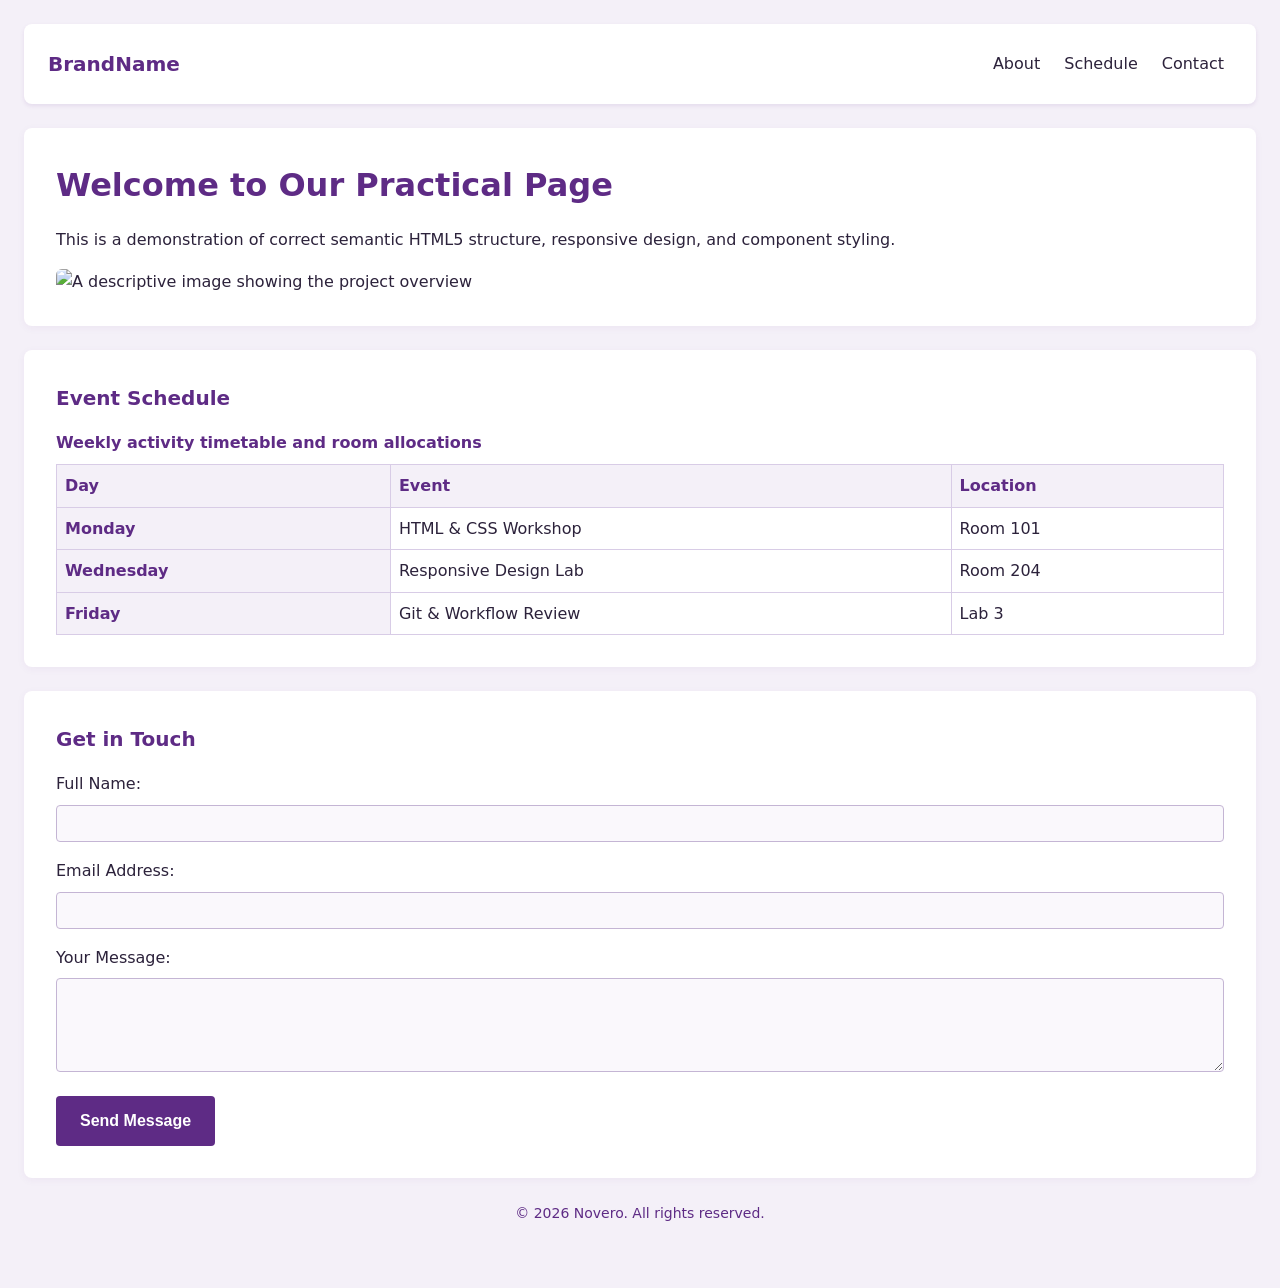
==== index.html @ fe8edbfc "Update content to portfolio theme" ====
<!DOCTYPE html>
<html lang="en">
<head>
    <meta charset="UTF-8">
    <meta name="viewport" content="width=device-width, initial-scale=1.0">
    <title>Midterm Practical - Novero</title>
    <link rel="stylesheet" href="css/style.css">
</head>
<body>

    <!-- Header & Navigation -->
    <header>
        <div class="logo">BrandName</div>
        <nav aria-label="Main Navigation">
            <ul>
                <li><a href="#about">About</a></li>
                <li><a href="#schedule">Schedule</a></li>
                <li><a href="#contact">Contact</a></li>
            </ul>
        </nav>
    </header>

    <!-- Main Content Area -->
    <main>
        <section id="about">
            <h1>Welcome to Our Practical Page</h1>
            <p>This is a demonstration of correct semantic HTML5 structure, responsive design, and component styling.</p>
            <img src="assets/sample.jpg" alt="A descriptive image showing the project overview">
        </section>

        <!-- Data Table Section -->
        <section id="schedule">
            <h2>Event Schedule</h2>
            <table>
                <caption>Weekly activity timetable and room allocations</caption>
                <thead>
                    <tr>
                        <th scope="col">Day</th>
                        <th scope="col">Event</th>
                        <th scope="col">Location</th>
                    </tr>
                </thead>
                <tbody>
                    <tr>
                        <th scope="row">Monday</th>
                        <td>HTML & CSS Workshop</td>
                        <td>Room 101</td>
                    </tr>
                    <tr>
                        <th scope="row">Wednesday</th>
                        <td>Responsive Design Lab</td>
                        <td>Room 204</td>
                    </tr>
                    <tr>
                        <th scope="row">Friday</th>
                        <td>Git & Workflow Review</td>
                        <td>Lab 3</td>
                    </tr>
                </tbody>
            </table>
        </section>

        <!-- Form Section -->
        <section id="contact">
            <h2>Get in Touch</h2>
            <form action="#" method="POST">
                <div>
                    <label for="name">Full Name:</label>
                    <input type="text" id="name" name="name" required>
                </div>
                <div>
                    <label for="email">Email Address:</label>
                    <input type="email" id="email" name="email" required>
                </div>
                <div>
                    <label for="message">Your Message:</label>
                    <textarea id="message" name="message" rows="4" required></textarea>
                </div>
                <button type="submit">Send Message</button>
            </form>
        </section>
    </main>

    <!-- Footer -->
    <footer>
        <p>&copy; 2026 Novero. All rights reserved.</p>
    </footer>

</body>
</html>
---- css/style.css ----
/* ==========================================
   TASK 3 & 4: Design System & Responsive Layout
   ========================================== */

/* 1. Design Tokens */
:root {
    --color-bg-light: #f4f0f8;
    --color-surface: #ffffff;
    --color-text: #2c223b;
    --color-primary: #5e2b85;
    --color-primary-hover: #431c60;
    --color-accent: #9b51e0;
    
    --space-xs: 0.5rem;
    --space-sm: 1rem;
    --space-md: 1.5rem;
    --space-lg: 2rem;
    --space-xl: 3rem;

    --font-size-sm: 0.875rem;
    --font-size-base: 1rem;
    --font-size-lg: 1.25rem;
    --font-size-xl: 2rem;
}

/* Base Styles & Mobile-First Foundation */
* {
    box-sizing: border-box;
    margin: 0;
    padding: 0;
}

body {
    font-family: system-ui, -apple-system, BlinkMacSystemFont, "Segoe UI", Roboto, sans-serif;
    background-color: var(--color-bg-light);
    color: var(--color-text);
    font-size: var(--font-size-base);
    line-height: 1.6;
    padding: var(--space-xs);
    overflow-x: hidden; /* Prevents horizontal scroll */
}

/* Typography */
h1, h2, h3 {
    color: var(--color-primary);
    margin-bottom: var(--space-sm);
}

h1 { font-size: 1.75rem; }
h2 { font-size: var(--font-size-lg); }

p {
    margin-bottom: var(--space-sm);
}

/* Header & Navigation (Flexbox Usage) */
header {
    background-color: var(--color-surface);
    padding: var(--space-sm);
    border-radius: 8px;
    box-shadow: 0 2px 4px rgba(94, 43, 133, 0.1);
    display: flex;
    flex-direction: column;
    gap: var(--space-sm);
    align-items: center;
    margin-bottom: var(--space-md);
}

.logo {
    font-weight: bold;
    color: var(--color-primary);
    font-size: var(--font-size-lg);
}

nav ul {
    list-style: none;
    display: flex;
    flex-wrap: wrap;
    justify-content: center;
    gap: var(--space-xs);
}

nav a {
    text-decoration: none;
    color: var(--color-text);
    font-weight: 500;
    padding: var(--space-xs);
    border-radius: 4px;
    transition: background-color 0.2s ease, color 0.2s ease;
}

/* Interactive States */
nav a:hover, 
nav a:focus,
button:hover,
button:focus,
input:focus,
textarea:focus {
    outline: 2px solid var(--color-accent);
    outline-offset: 2px;
}

nav a:hover {
    background-color: var(--color-bg-light);
    color: var(--color-primary);
}

/* Main Content Layout (CSS Grid Usage for larger viewports, stacked for 320px) */
main {
    width: 100%;
    max-width: 1440px;
    margin: 0 auto;
    display: flex;
    flex-direction: column;
    gap: var(--space-md);
}

section {
    background-color: var(--color-surface);
    padding: var(--space-md);
    border-radius: 8px;
    box-shadow: 0 2px 8px rgba(94, 43, 133, 0.05);
    width: 100%;
}

/* Images & Tables */
img {
    max-width: 100%;
    height: auto;
    border-radius: 6px;
    margin-top: var(--space-sm);
    display: block;
}

table {
    width: 100%;
    border-collapse: collapse;
    margin-top: var(--space-sm);
    font-size: var(--font-size-sm);
}

caption {
    font-weight: bold;
    margin-bottom: var(--space-xs);
    text-align: left;
    color: var(--color-primary);
}

th, td {
    padding: var(--space-xs);
    border: 1px solid #d8cce6;
    text-align: left;
}

th {
    background-color: var(--color-bg-light);
    color: var(--color-primary);
}

/* Form Styles */
form div {
    margin-bottom: var(--space-sm);
}

label {
    display: block;
    margin-bottom: var(--space-xs);
    font-weight: 500;
}

input[type="text"],
input[type="email"],
textarea {
    width: 100%;
    padding: var(--space-xs);
    border: 1px solid #c4b5d4;
    border-radius: 4px;
    font-family: inherit;
    font-size: inherit;
    background-color: #faf8fc;
}

button[type="submit"] {
    background-color: var(--color-primary);
    color: white;
    border: none;
    padding: var(--space-sm) var(--space-md);
    font-size: var(--font-size-base);
    font-weight: bold;
    border-radius: 4px;
    cursor: pointer;
    width: 100%;
    transition: background-color 0.2s ease;
}

button[type="submit"]:hover,
button[type="submit"]:focus {
    background-color: var(--color-primary-hover);
}

footer {
    text-align: center;
    padding: var(--space-md);
    color: var(--color-primary);
    font-size: var(--font-size-sm);
}

/* ==========================================
   RESPONSIVE MEDIA QUERIES (Task 4)
   ========================================== */

/* Tablet breakpoint (768px and up) */
@media (min-width: 768px) {
    body {
        padding: var(--space-md);
    }

    header {
        flex-direction: row;
        justify-content: space-between;
        padding: var(--space-md);
    }

    h1 {
        font-size: var(--font-size-xl);
    }

    section {
        padding: var(--space-lg);
    }

    table {
        font-size: var(--font-size-base);
    }

    button[type="submit"] {
        width: auto;
    }
}

/* Desktop breakpoint / CSS Grid layout (1440px and up) */
@media (min-width: 1440px) {
    main {
        display: grid;
        grid-template-columns: 2fr 1fr;
        gap: var(--space-lg);
    }

    /* Make the about section span full width or adjust grid areas */
    #about {
        grid-column: 1 / -1;
    }
}
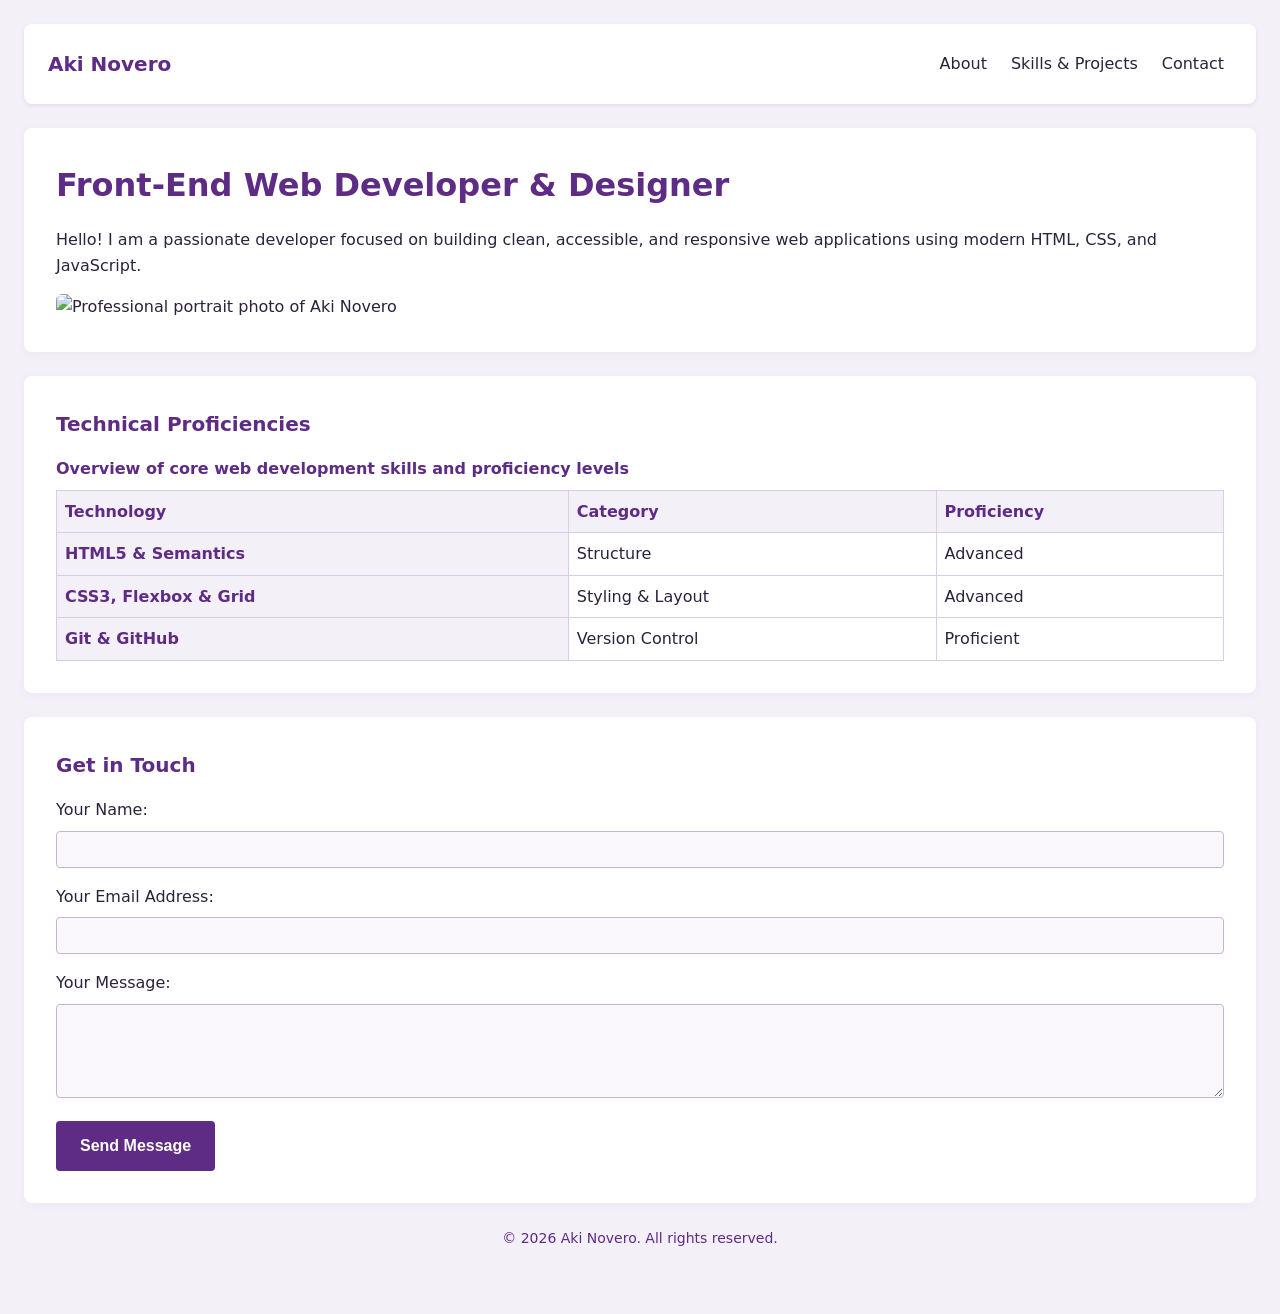
==== commit 8afd7a91: "Update portfolio to multi-page layout with multimedia arts content and intermediate proficiencies" ====
--- a/index.html
+++ b/index.html
@@ -3,18 +3,18 @@
 <head>
     <meta charset="UTF-8">
     <meta name="viewport" content="width=device-width, initial-scale=1.0">
-    <title>Midterm Practical - Novero</title>
+    <title>Aki Novero — Web Developer Portfolio</title>
     <link rel="stylesheet" href="css/style.css">
 </head>
 <body>
 
     <!-- Header & Navigation -->
     <header>
-        <div class="logo">BrandName</div>
+        <div class="logo">Aki Novero</div>
         <nav aria-label="Main Navigation">
             <ul>
                 <li><a href="#about">About</a></li>
-                <li><a href="#schedule">Schedule</a></li>
+                <li><a href="#skills">Skills & Projects</a></li>
                 <li><a href="#contact">Contact</a></li>
             </ul>
         </nav>
@@ -22,39 +22,40 @@
 
     <!-- Main Content Area -->
     <main>
+        <!-- About Section -->
         <section id="about">
-            <h1>Welcome to Our Practical Page</h1>
-            <p>This is a demonstration of correct semantic HTML5 structure, responsive design, and component styling.</p>
-            <img src="assets/sample.jpg" alt="A descriptive image showing the project overview">
+            <h1>Front-End Web Developer & Designer</h1>
+            <p>Hello! I am a passionate developer focused on building clean, accessible, and responsive web applications using modern HTML, CSS, and JavaScript.</p>
+            <img src="assets/profile.jpg" alt="Professional portrait photo of Aki Novero">
         </section>
 
-        <!-- Data Table Section -->
-        <section id="schedule">
-            <h2>Event Schedule</h2>
+        <!-- Data Table Section (Skills & Experience Matrix) -->
+        <section id="skills">
+            <h2>Technical Proficiencies</h2>
             <table>
-                <caption>Weekly activity timetable and room allocations</caption>
+                <caption>Overview of core web development skills and proficiency levels</caption>
                 <thead>
                     <tr>
-                        <th scope="col">Day</th>
-                        <th scope="col">Event</th>
-                        <th scope="col">Location</th>
+                        <th scope="col">Technology</th>
+                        <th scope="col">Category</th>
+                        <th scope="col">Proficiency</th>
                     </tr>
                 </thead>
                 <tbody>
                     <tr>
-                        <th scope="row">Monday</th>
-                        <td>HTML & CSS Workshop</td>
-                        <td>Room 101</td>
+                        <th scope="row">HTML5 & Semantics</th>
+                        <td>Structure</td>
+                        <td>Advanced</td>
                     </tr>
                     <tr>
-                        <th scope="row">Wednesday</th>
-                        <td>Responsive Design Lab</td>
-                        <td>Room 204</td>
+                        <th scope="row">CSS3, Flexbox & Grid</th>
+                        <td>Styling & Layout</td>
+                        <td>Advanced</td>
                     </tr>
                     <tr>
-                        <th scope="row">Friday</th>
-                        <td>Git & Workflow Review</td>
-                        <td>Lab 3</td>
+                        <th scope="row">Git & GitHub</th>
+                        <td>Version Control</td>
+                        <td>Proficient</td>
                     </tr>
                 </tbody>
             </table>
@@ -65,11 +66,11 @@
             <h2>Get in Touch</h2>
             <form action="#" method="POST">
                 <div>
-                    <label for="name">Full Name:</label>
+                    <label for="name">Your Name:</label>
                     <input type="text" id="name" name="name" required>
                 </div>
                 <div>
-                    <label for="email">Email Address:</label>
+                    <label for="email">Your Email Address:</label>
                     <input type="email" id="email" name="email" required>
                 </div>
                 <div>
@@ -83,7 +84,7 @@
 
     <!-- Footer -->
     <footer>
-        <p>&copy; 2026 Novero. All rights reserved.</p>
+        <p>&copy; 2026 Aki Novero. All rights reserved.</p>
     </footer>
 
 </body>
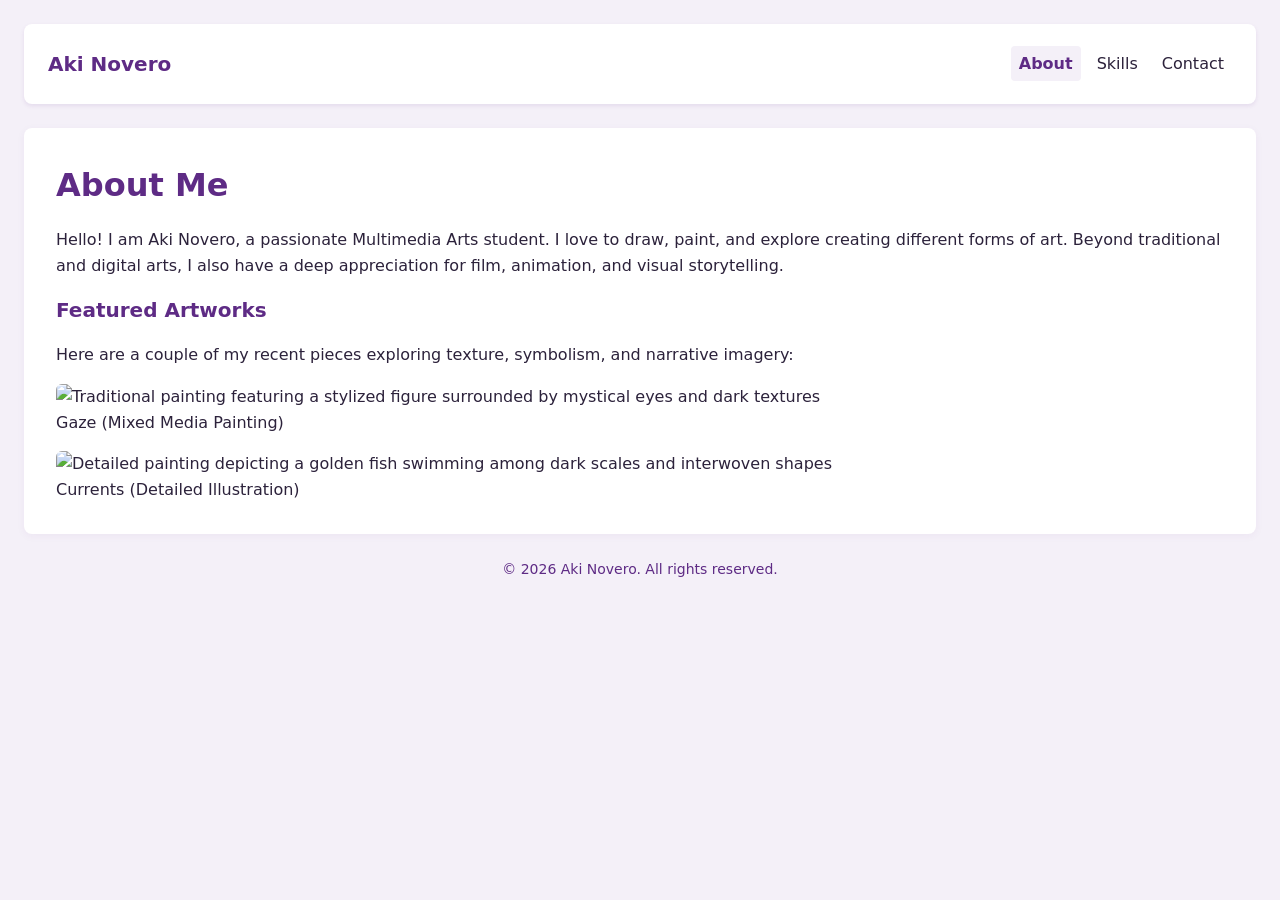
==== commit 2c1b1259: "Complete Task 2: HTML structure and semantics" ====
--- a/index.html
+++ b/index.html
@@ -1,91 +1,52 @@
-<!DOCTYPE html>
-<html lang="en">
-<head>
-    <meta charset="UTF-8">
-    <meta name="viewport" content="width=device-width, initial-scale=1.0">
-    <title>Aki Novero — Web Developer Portfolio</title>
-    <link rel="stylesheet" href="css/style.css">
-</head>
-<body>
-
-    <!-- Header & Navigation -->
-    <header>
-        <div class="logo">Aki Novero</div>
-        <nav aria-label="Main Navigation">
-            <ul>
-                <li><a href="#about">About</a></li>
-                <li><a href="#skills">Skills & Projects</a></li>
-                <li><a href="#contact">Contact</a></li>
-            </ul>
-        </nav>
-    </header>
-
-    <!-- Main Content Area -->
-    <main>
-        <!-- About Section -->
-        <section id="about">
-            <h1>Front-End Web Developer & Designer</h1>
-            <p>Hello! I am a passionate developer focused on building clean, accessible, and responsive web applications using modern HTML, CSS, and JavaScript.</p>
-            <img src="assets/profile.jpg" alt="Professional portrait photo of Aki Novero">
-        </section>
-
-        <!-- Data Table Section (Skills & Experience Matrix) -->
-        <section id="skills">
-            <h2>Technical Proficiencies</h2>
-            <table>
-                <caption>Overview of core web development skills and proficiency levels</caption>
-                <thead>
-                    <tr>
-                        <th scope="col">Technology</th>
-                        <th scope="col">Category</th>
-                        <th scope="col">Proficiency</th>
-                    </tr>
-                </thead>
-                <tbody>
-                    <tr>
-                        <th scope="row">HTML5 & Semantics</th>
-                        <td>Structure</td>
-                        <td>Advanced</td>
-                    </tr>
-                    <tr>
-                        <th scope="row">CSS3, Flexbox & Grid</th>
-                        <td>Styling & Layout</td>
-                        <td>Advanced</td>
-                    </tr>
-                    <tr>
-                        <th scope="row">Git & GitHub</th>
-                        <td>Version Control</td>
-                        <td>Proficient</td>
-                    </tr>
-                </tbody>
-            </table>
-        </section>
-
-        <!-- Form Section -->
-        <section id="contact">
-            <h2>Get in Touch</h2>
-            <form action="#" method="POST">
-                <div>
-                    <label for="name">Your Name:</label>
-                    <input type="text" id="name" name="name" required>
-                </div>
-                <div>
-                    <label for="email">Your Email Address:</label>
-                    <input type="email" id="email" name="email" required>
-                </div>
-                <div>
-                    <label for="message">Your Message:</label>
-                    <textarea id="message" name="message" rows="4" required></textarea>
-                </div>
-                <button type="submit">Send Message</button>
-            </form>
-        </section>
-    </main>
-
-    <!-- Footer -->
-    <footer>
-        <p>&copy; 2026 Aki Novero. All rights reserved.</p>
-    </footer>
-
-</body>
-</html>+<!DOCTYPE html>
+<html lang="en">
+<head>
+    <meta charset="UTF-8">
+    <meta name="viewport" content="width=device-width, initial-scale=1.0">
+    <title>Aki Novero — About Me</title>
+    <link rel="stylesheet" href="css/style.css">
+</head>
+<body>
+
+    <!-- Header & Navigation -->
+    <header>
+        <div class="logo">Aki Novero</div>
+        <nav aria-label="Main Navigation">
+            <ul>
+                <li><a href="index.html" class="active">About</a></li>
+                <li><a href="skills.html">Skills</a></li>
+                <li><a href="contact.html">Contact</a></li>
+            </ul>
+        </nav>
+    </header>
+
+    <!-- Main Content Area -->
+    <main>
+        <section id="about">
+            <h1>About Me</h1>
+            <p>Hello! I am Aki Novero, a passionate Multimedia Arts student. I love to draw, paint, and explore creating different forms of art. Beyond traditional and digital arts, I also have a deep appreciation for film, animation, and visual storytelling.</p>
+            
+            <h2>Featured Artworks</h2>
+            <p>Here are a couple of my recent pieces exploring texture, symbolism, and narrative imagery:</p>
+            
+            <div class="artwork-gallery">
+                <figure>
+                    <img src="assets/artwork1.jpg" alt="Traditional painting featuring a stylized figure surrounded by mystical eyes and dark textures">
+                    <figcaption>Gaze (Mixed Media Painting)</figcaption>
+                </figure>
+                <figure>
+                    <img src="assets/artwork2.jpg" alt="Detailed painting depicting a golden fish swimming among dark scales and interwoven shapes">
+                    <figcaption>Currents (Detailed Illustration)</figcaption>
+                </figure>
+            </div>
+        </section>
+    </main>
+
+    <!-- Footer -->
+    <footer>
+        <p>&copy; 2026 Aki Novero. All rights reserved.</p>
+    </footer>
+
+</body>
+</html>
+
--- a/css/style.css
+++ b/css/style.css
@@ -1,253 +1,257 @@
-/* ==========================================
-   TASK 3 & 4: Design System & Responsive Layout
-   ========================================== */
-
-/* 1. Design Tokens */
-:root {
-    --color-bg-light: #f4f0f8;
-    --color-surface: #ffffff;
-    --color-text: #2c223b;
-    --color-primary: #5e2b85;
-    --color-primary-hover: #431c60;
-    --color-accent: #9b51e0;
-    
-    --space-xs: 0.5rem;
-    --space-sm: 1rem;
-    --space-md: 1.5rem;
-    --space-lg: 2rem;
-    --space-xl: 3rem;
-
-    --font-size-sm: 0.875rem;
-    --font-size-base: 1rem;
-    --font-size-lg: 1.25rem;
-    --font-size-xl: 2rem;
-}
-
-/* Base Styles & Mobile-First Foundation */
-* {
-    box-sizing: border-box;
-    margin: 0;
-    padding: 0;
-}
-
-body {
-    font-family: system-ui, -apple-system, BlinkMacSystemFont, "Segoe UI", Roboto, sans-serif;
-    background-color: var(--color-bg-light);
-    color: var(--color-text);
-    font-size: var(--font-size-base);
-    line-height: 1.6;
-    padding: var(--space-xs);
-    overflow-x: hidden; /* Prevents horizontal scroll */
-}
-
-/* Typography */
-h1, h2, h3 {
-    color: var(--color-primary);
-    margin-bottom: var(--space-sm);
-}
-
-h1 { font-size: 1.75rem; }
-h2 { font-size: var(--font-size-lg); }
-
-p {
-    margin-bottom: var(--space-sm);
-}
-
-/* Header & Navigation (Flexbox Usage) */
-header {
-    background-color: var(--color-surface);
-    padding: var(--space-sm);
-    border-radius: 8px;
-    box-shadow: 0 2px 4px rgba(94, 43, 133, 0.1);
-    display: flex;
-    flex-direction: column;
-    gap: var(--space-sm);
-    align-items: center;
-    margin-bottom: var(--space-md);
-}
-
-.logo {
-    font-weight: bold;
-    color: var(--color-primary);
-    font-size: var(--font-size-lg);
-}
-
-nav ul {
-    list-style: none;
-    display: flex;
-    flex-wrap: wrap;
-    justify-content: center;
-    gap: var(--space-xs);
-}
-
-nav a {
-    text-decoration: none;
-    color: var(--color-text);
-    font-weight: 500;
-    padding: var(--space-xs);
-    border-radius: 4px;
-    transition: background-color 0.2s ease, color 0.2s ease;
-}
-
-/* Interactive States */
-nav a:hover, 
-nav a:focus,
-button:hover,
-button:focus,
-input:focus,
-textarea:focus {
-    outline: 2px solid var(--color-accent);
-    outline-offset: 2px;
-}
-
-nav a:hover {
-    background-color: var(--color-bg-light);
-    color: var(--color-primary);
-}
-
-/* Main Content Layout (CSS Grid Usage for larger viewports, stacked for 320px) */
-main {
-    width: 100%;
-    max-width: 1440px;
-    margin: 0 auto;
-    display: flex;
-    flex-direction: column;
-    gap: var(--space-md);
-}
-
-section {
-    background-color: var(--color-surface);
-    padding: var(--space-md);
-    border-radius: 8px;
-    box-shadow: 0 2px 8px rgba(94, 43, 133, 0.05);
-    width: 100%;
-}
-
-/* Images & Tables */
-img {
-    max-width: 100%;
-    height: auto;
-    border-radius: 6px;
-    margin-top: var(--space-sm);
-    display: block;
-}
-
-table {
-    width: 100%;
-    border-collapse: collapse;
-    margin-top: var(--space-sm);
-    font-size: var(--font-size-sm);
-}
-
-caption {
-    font-weight: bold;
-    margin-bottom: var(--space-xs);
-    text-align: left;
-    color: var(--color-primary);
-}
-
-th, td {
-    padding: var(--space-xs);
-    border: 1px solid #d8cce6;
-    text-align: left;
-}
-
-th {
-    background-color: var(--color-bg-light);
-    color: var(--color-primary);
-}
-
-/* Form Styles */
-form div {
-    margin-bottom: var(--space-sm);
-}
-
-label {
-    display: block;
-    margin-bottom: var(--space-xs);
-    font-weight: 500;
-}
-
-input[type="text"],
-input[type="email"],
-textarea {
-    width: 100%;
-    padding: var(--space-xs);
-    border: 1px solid #c4b5d4;
-    border-radius: 4px;
-    font-family: inherit;
-    font-size: inherit;
-    background-color: #faf8fc;
-}
-
-button[type="submit"] {
-    background-color: var(--color-primary);
-    color: white;
-    border: none;
-    padding: var(--space-sm) var(--space-md);
-    font-size: var(--font-size-base);
-    font-weight: bold;
-    border-radius: 4px;
-    cursor: pointer;
-    width: 100%;
-    transition: background-color 0.2s ease;
-}
-
-button[type="submit"]:hover,
-button[type="submit"]:focus {
-    background-color: var(--color-primary-hover);
-}
-
-footer {
-    text-align: center;
-    padding: var(--space-md);
-    color: var(--color-primary);
-    font-size: var(--font-size-sm);
-}
-
-/* ==========================================
-   RESPONSIVE MEDIA QUERIES (Task 4)
-   ========================================== */
-
-/* Tablet breakpoint (768px and up) */
-@media (min-width: 768px) {
-    body {
-        padding: var(--space-md);
-    }
-
-    header {
-        flex-direction: row;
-        justify-content: space-between;
-        padding: var(--space-md);
-    }
-
-    h1 {
-        font-size: var(--font-size-xl);
-    }
-
-    section {
-        padding: var(--space-lg);
-    }
-
-    table {
-        font-size: var(--font-size-base);
-    }
-
-    button[type="submit"] {
-        width: auto;
-    }
-}
-
-/* Desktop breakpoint / CSS Grid layout (1440px and up) */
-@media (min-width: 1440px) {
-    main {
-        display: grid;
-        grid-template-columns: 2fr 1fr;
-        gap: var(--space-lg);
-    }
-
-    /* Make the about section span full width or adjust grid areas */
-    #about {
-        grid-column: 1 / -1;
-    }
-}+/* ==========================================
+   TASK 3 & 4: Design System & Responsive Layout
+   ========================================== */
+
+/* 1. Design Tokens */
+:root {
+    --color-bg-light: #f4f0f8;
+    --color-surface: #ffffff;
+    --color-text: #2c223b;
+    --color-primary: #5e2b85;
+    --color-primary-hover: #431c60;
+    --color-accent: #9b51e0;
+    
+    --space-xs: 0.5rem;
+    --space-sm: 1rem;
+    --space-md: 1.5rem;
+    --space-lg: 2rem;
+    --space-xl: 3rem;
+
+    --font-size-sm: 0.875rem;
+    --font-size-base: 1rem;
+    --font-size-lg: 1.25rem;
+    --font-size-xl: 2rem;
+}
+
+/* Base Styles & Mobile-First Foundation */
+* {
+    box-sizing: border-box;
+    margin: 0;
+    padding: 0;
+}
+
+body {
+    font-family: system-ui, -apple-system, BlinkMacSystemFont, "Segoe UI", Roboto, sans-serif;
+    background-color: var(--color-bg-light);
+    color: var(--color-text);
+    font-size: var(--font-size-base);
+    line-height: 1.6;
+    padding: var(--space-xs);
+    overflow-x: hidden; /* Prevents horizontal scroll */
+}
+
+/* Typography */
+h1, h2, h3 {
+    color: var(--color-primary);
+    margin-bottom: var(--space-sm);
+}
+
+h1 { font-size: 1.75rem; }
+h2 { font-size: var(--font-size-lg); }
+
+p {
+    margin-bottom: var(--space-sm);
+}
+
+/* Header & Navigation (Flexbox Usage) */
+header {
+    background-color: var(--color-surface);
+    padding: var(--space-sm);
+    border-radius: 8px;
+    box-shadow: 0 2px 4px rgba(94, 43, 133, 0.1);
+    display: flex;
+    flex-direction: column;
+    gap: var(--space-sm);
+    align-items: center;
+    margin-bottom: var(--space-md);
+}
+
+.logo {
+    font-weight: bold;
+    color: var(--color-primary);
+    font-size: var(--font-size-lg);
+}
+
+nav ul {
+    list-style: none;
+    display: flex;
+    flex-wrap: wrap;
+    justify-content: center;
+    gap: var(--space-xs);
+}
+
+nav a {
+    text-decoration: none;
+    color: var(--color-text);
+    font-weight: 500;
+    padding: var(--space-xs);
+    border-radius: 4px;
+    transition: background-color 0.2s ease, color 0.2s ease;
+}
+nav a.active {
+    background-color: var(--color-bg-light);
+    color: var(--color-primary);
+    font-weight: bold;
+}
+/* Interactive States */
+nav a:hover, 
+nav a:focus,
+button:hover,
+button:focus,
+input:focus,
+textarea:focus {
+    outline: 2px solid var(--color-accent);
+    outline-offset: 2px;
+}
+
+nav a:hover {
+    background-color: var(--color-bg-light);
+    color: var(--color-primary);
+}
+
+/* Main Content Layout (CSS Grid Usage for larger viewports, stacked for 320px) */
+main {
+    width: 100%;
+    max-width: 1440px;
+    margin: 0 auto;
+    display: flex;
+    flex-direction: column;
+    gap: var(--space-md);
+}
+
+section {
+    background-color: var(--color-surface);
+    padding: var(--space-md);
+    border-radius: 8px;
+    box-shadow: 0 2px 8px rgba(94, 43, 133, 0.05);
+    width: 100%;
+}
+
+/* Images & Tables */
+img {
+    max-width: 100%;
+    height: auto;
+    border-radius: 6px;
+    margin-top: var(--space-sm);
+    display: block;
+}
+
+table {
+    width: 100%;
+    border-collapse: collapse;
+    margin-top: var(--space-sm);
+    font-size: var(--font-size-sm);
+}
+
+caption {
+    font-weight: bold;
+    margin-bottom: var(--space-xs);
+    text-align: left;
+    color: var(--color-primary);
+}
+
+th, td {
+    padding: var(--space-xs);
+    border: 1px solid #d8cce6;
+    text-align: left;
+}
+
+th {
+    background-color: var(--color-bg-light);
+    color: var(--color-primary);
+}
+
+/* Form Styles */
+form div {
+    margin-bottom: var(--space-sm);
+}
+
+label {
+    display: block;
+    margin-bottom: var(--space-xs);
+    font-weight: 500;
+}
+
+input[type="text"],
+input[type="email"],
+textarea {
+    width: 100%;
+    padding: var(--space-xs);
+    border: 1px solid #c4b5d4;
+    border-radius: 4px;
+    font-family: inherit;
+    font-size: inherit;
+    background-color: #faf8fc;
+}
+
+button[type="submit"] {
+    background-color: var(--color-primary);
+    color: white;
+    border: none;
+    padding: var(--space-sm) var(--space-md);
+    font-size: var(--font-size-base);
+    font-weight: bold;
+    border-radius: 4px;
+    cursor: pointer;
+    width: 100%;
+    transition: background-color 0.2s ease;
+}
+
+button[type="submit"]:hover,
+button[type="submit"]:focus {
+    background-color: var(--color-primary-hover);
+}
+
+footer {
+    text-align: center;
+    padding: var(--space-md);
+    color: var(--color-primary);
+    font-size: var(--font-size-sm);
+}
+
+/* ==========================================
+   RESPONSIVE MEDIA QUERIES (Task 4)
+   ========================================== */
+
+/* Tablet breakpoint (768px and up) */
+@media (min-width: 768px) {
+    body {
+        padding: var(--space-md);
+    }
+
+    header {
+        flex-direction: row;
+        justify-content: space-between;
+        padding: var(--space-md);
+    }
+
+    h1 {
+        font-size: var(--font-size-xl);
+    }
+
+    section {
+        padding: var(--space-lg);
+    }
+
+    table {
+        font-size: var(--font-size-base);
+    }
+
+    button[type="submit"] {
+        width: auto;
+    }
+}
+
+/* Desktop breakpoint / CSS Grid layout (1440px and up) */
+@media (min-width: 1440px) {
+    main {
+        display: grid;
+        grid-template-columns: 2fr 1fr;
+        gap: var(--space-lg);
+    }
+
+    /* Make the about section span full width or adjust grid areas */
+    #about {
+        grid-column: 1 / -1;
+    }
+}
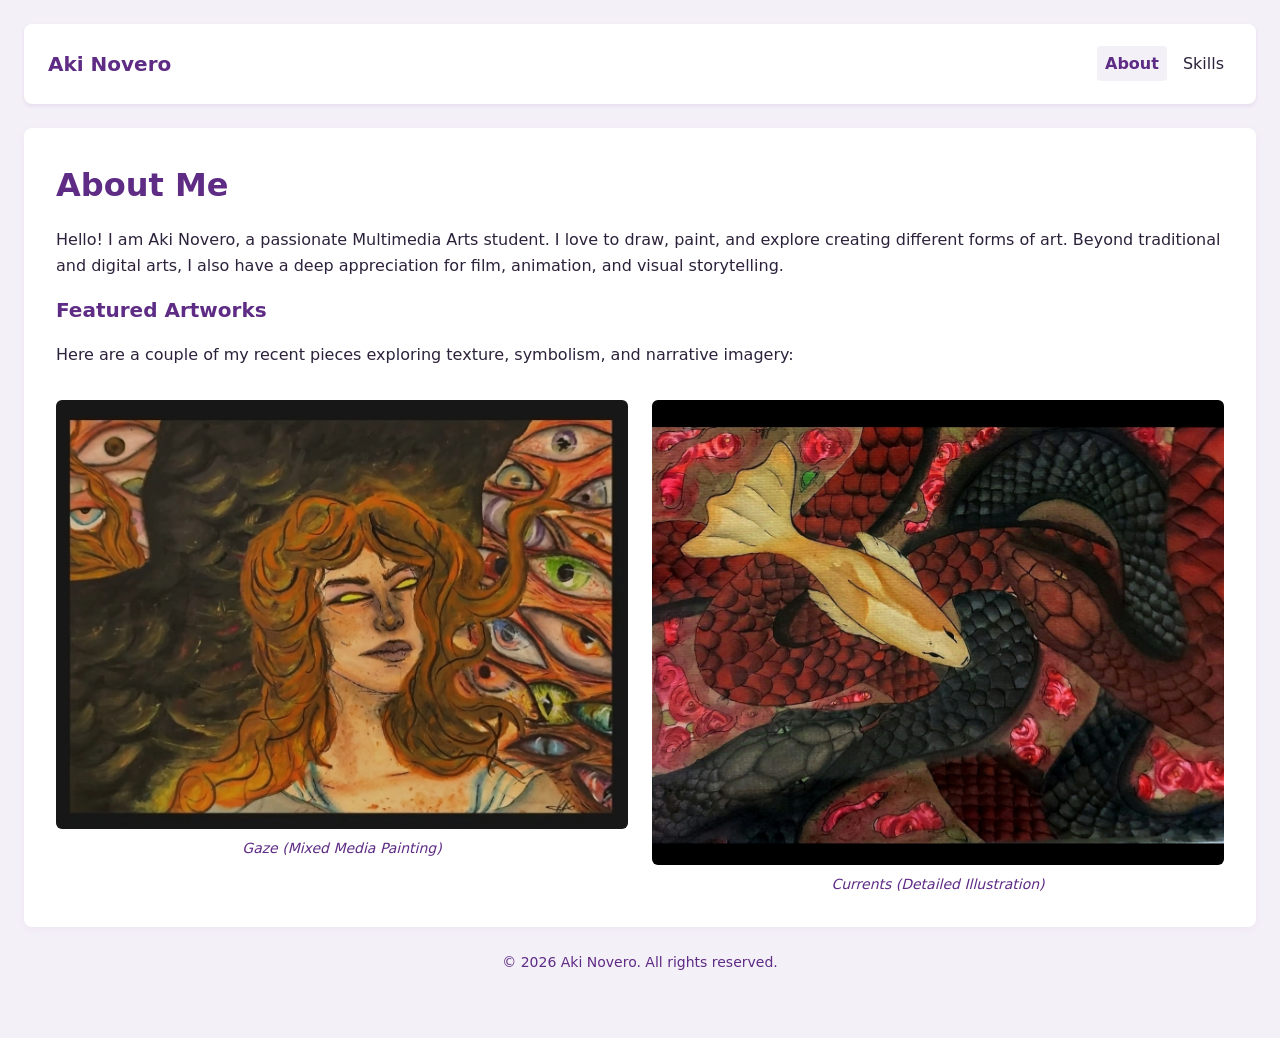
==== commit 5ed6063f: "Restore skills table and update navigation without contact" ====
--- a/index.html
+++ b/index.html
@@ -15,7 +15,6 @@
             <ul>
                 <li><a href="index.html" class="active">About</a></li>
                 <li><a href="skills.html">Skills</a></li>
-                <li><a href="contact.html">Contact</a></li>
             </ul>
         </nav>
     </header>
@@ -50,3 +49,4 @@
 </body>
 </html>
 
+
--- a/css/style.css
+++ b/css/style.css
@@ -255,3 +255,31 @@
         grid-column: 1 / -1;
     }
 }
+/* Artwork Gallery Styling */
+.artwork-gallery {
+    display: flex;
+    flex-direction: column;
+    gap: var(--space-md);
+    margin-top: var(--space-sm);
+}
+
+.artwork-gallery figure {
+    margin: 0;
+}
+
+.artwork-gallery figcaption {
+    font-size: var(--font-size-sm);
+    color: var(--color-primary);
+    margin-top: var(--space-xs);
+    font-style: italic;
+    text-align: center;
+}
+
+@media (min-width: 768px) {
+    .artwork-gallery {
+        flex-direction: row;
+    }
+    .artwork-gallery figure {
+        flex: 1;
+    }
+}
